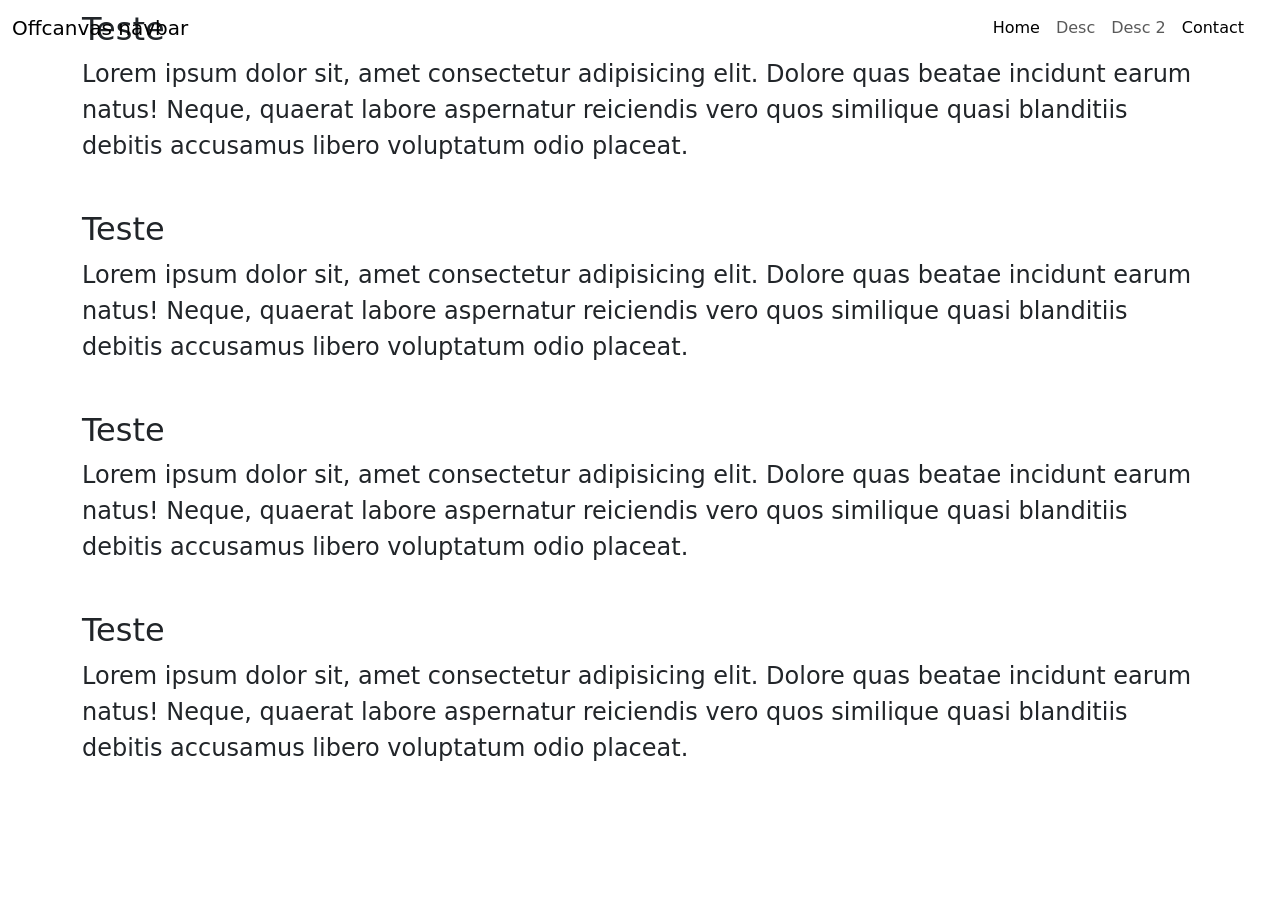
==== docs/index.html @ 3c8c1279 "version 1.0 (fix) : ajustando as pastas" ====
<!DOCTYPE html>
<html lang="pt-BR">
<head>
    <meta charset="UTF-8">
    <meta name="viewport" content="width=device-width, initial-scale=1.0">
    <title>Tde Front-End</title>
    <!-- Styles do código com CDN do Bootstrap -->
    <link rel="stylesheet" href="./style/style.css">
    <link href="https://cdn.jsdelivr.net/npm/bootstrap@5.3.8/dist/css/bootstrap.min.css" rel="stylesheet" integrity="sha384-sRIl4kxILFvY47J16cr9ZwB07vP4J8+LH7qKQnuqkuIAvNWLzeN8tE5YBujZqJLB" crossorigin="anonymous">
</head>
<body>
    <header>
        <nav class="navbar navbar-expand-lg fixed-top light-bg">
  <div class="container-fluid">
    <a class="navbar-brand" href="#">Offcanvas navbar</a>
    <button class="navbar-toggler" type="button" data-bs-toggle="offcanvas" data-bs-target="#offcanvasNavbar" aria-controls="offcanvasNavbar">
      <span class="navbar-toggler-icon"></span>
    </button>
    <div class="offcanvas offcanvas-end" tabindex="-1" id="offcanvasNavbar" aria-labelledby="offcanvasNavbarLabel">
      <div class="offcanvas-header">
        <h5 class="offcanvas-title" id="offcanvasNavbarLabel">Offcanvas</h5>
        <button type="button" class="btn-close" data-bs-dismiss="offcanvas" aria-label="Close"></button>
      </div>
      <div class="offcanvas-body">
        <ul class="navbar-nav justify-content-end flex-grow-1 pe-3">
          <li class="nav-item">
            <a class="nav-link active" aria-current="page" href="#">Home</a>
          </li>
          <li class="nav-item">
            <a class="nav-link" href="#">Desc</a>
          </li>
          <li class="nav-item">
            <a class="nav-link" href="#">Desc 2</a>
          </li>
          <li class="nav-item">
            <a class="nav-link active" aria-current="page" href="#">Contact</a>
          </li>
        </ul>
      </div>
    </div>
  </div>
</nav>
    </header>

    <main class="container">
        <section class="content">
            <h2>Teste</h2>
            <p>Lorem ipsum dolor sit, amet consectetur adipisicing elit. Dolore quas beatae incidunt earum natus! Neque, quaerat labore aspernatur reiciendis vero quos similique quasi blanditiis debitis accusamus libero voluptatum odio placeat.</p>
        </section>

        <section class="content">
            <h2>Teste</h2>
            <p>Lorem ipsum dolor sit, amet consectetur adipisicing elit. Dolore quas beatae incidunt earum natus! Neque, quaerat labore aspernatur reiciendis vero quos similique quasi blanditiis debitis accusamus libero voluptatum odio placeat.</p>
        </section>

        <section class="content">
            <h2>Teste</h2>
            <p>Lorem ipsum dolor sit, amet consectetur adipisicing elit. Dolore quas beatae incidunt earum natus! Neque, quaerat labore aspernatur reiciendis vero quos similique quasi blanditiis debitis accusamus libero voluptatum odio placeat.</p>
        </section>

        <section class="content">
            <h2>Teste</h2>
            <p>Lorem ipsum dolor sit, amet consectetur adipisicing elit. Dolore quas beatae incidunt earum natus! Neque, quaerat labore aspernatur reiciendis vero quos similique quasi blanditiis debitis accusamus libero voluptatum odio placeat.</p>
        </section>
    </main>

    <footer>

    </footer>
    <!-- Bootstrap Javascript -->
    <script src="https://cdn.jsdelivr.net/npm/@popperjs/core@2.11.8/dist/umd/popper.min.js" integrity="sha384-I7E8VVD/ismYTF4hNIPjVp/Zjvgyol6VFvRkX/vR+Vc4jQkC+hVqc2pM8ODewa9r" crossorigin="anonymous"></script>
    <script src="https://cdn.jsdelivr.net/npm/bootstrap@5.3.8/dist/js/bootstrap.min.js" integrity="sha384-G/EV+4j2dNv+tEPo3++6LCgdCROaejBqfUeNjuKAiuXbjrxilcCdDz6ZAVfHWe1Y" crossorigin="anonymous"></script>
</body>
</html>
---- docs/style/style.css ----
* { 
    margin: 0;
    padding: 0; 
}

body{
    margin: 5px;
    font-family: Arial, Helvetica, sans-serif;
}

@media (min-width: 768px) {
    .header {
        flex-direction: column;
    }
}


main{
    font-size: 1.5em;
    display: flex;
    flex-direction: column;
    gap: 30px;
    padding: 10px 15px;
    align-items: center;
}
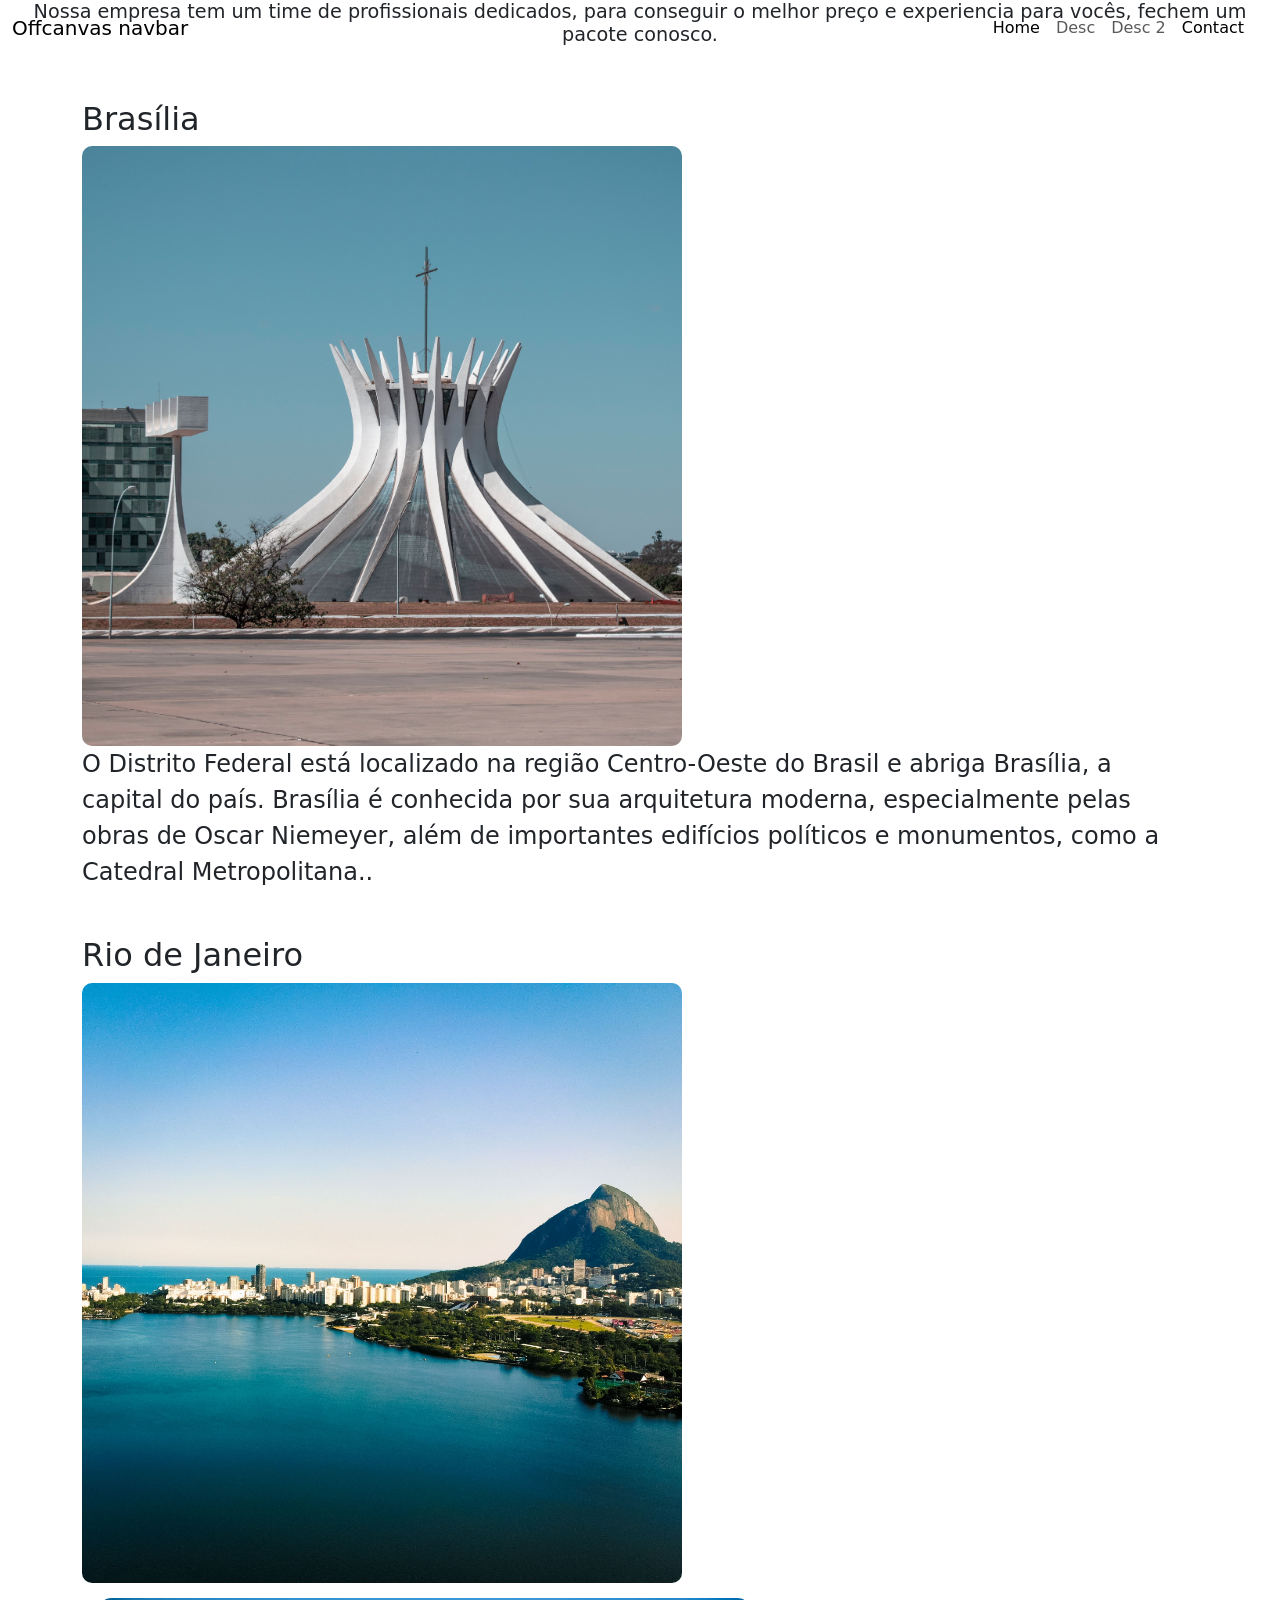
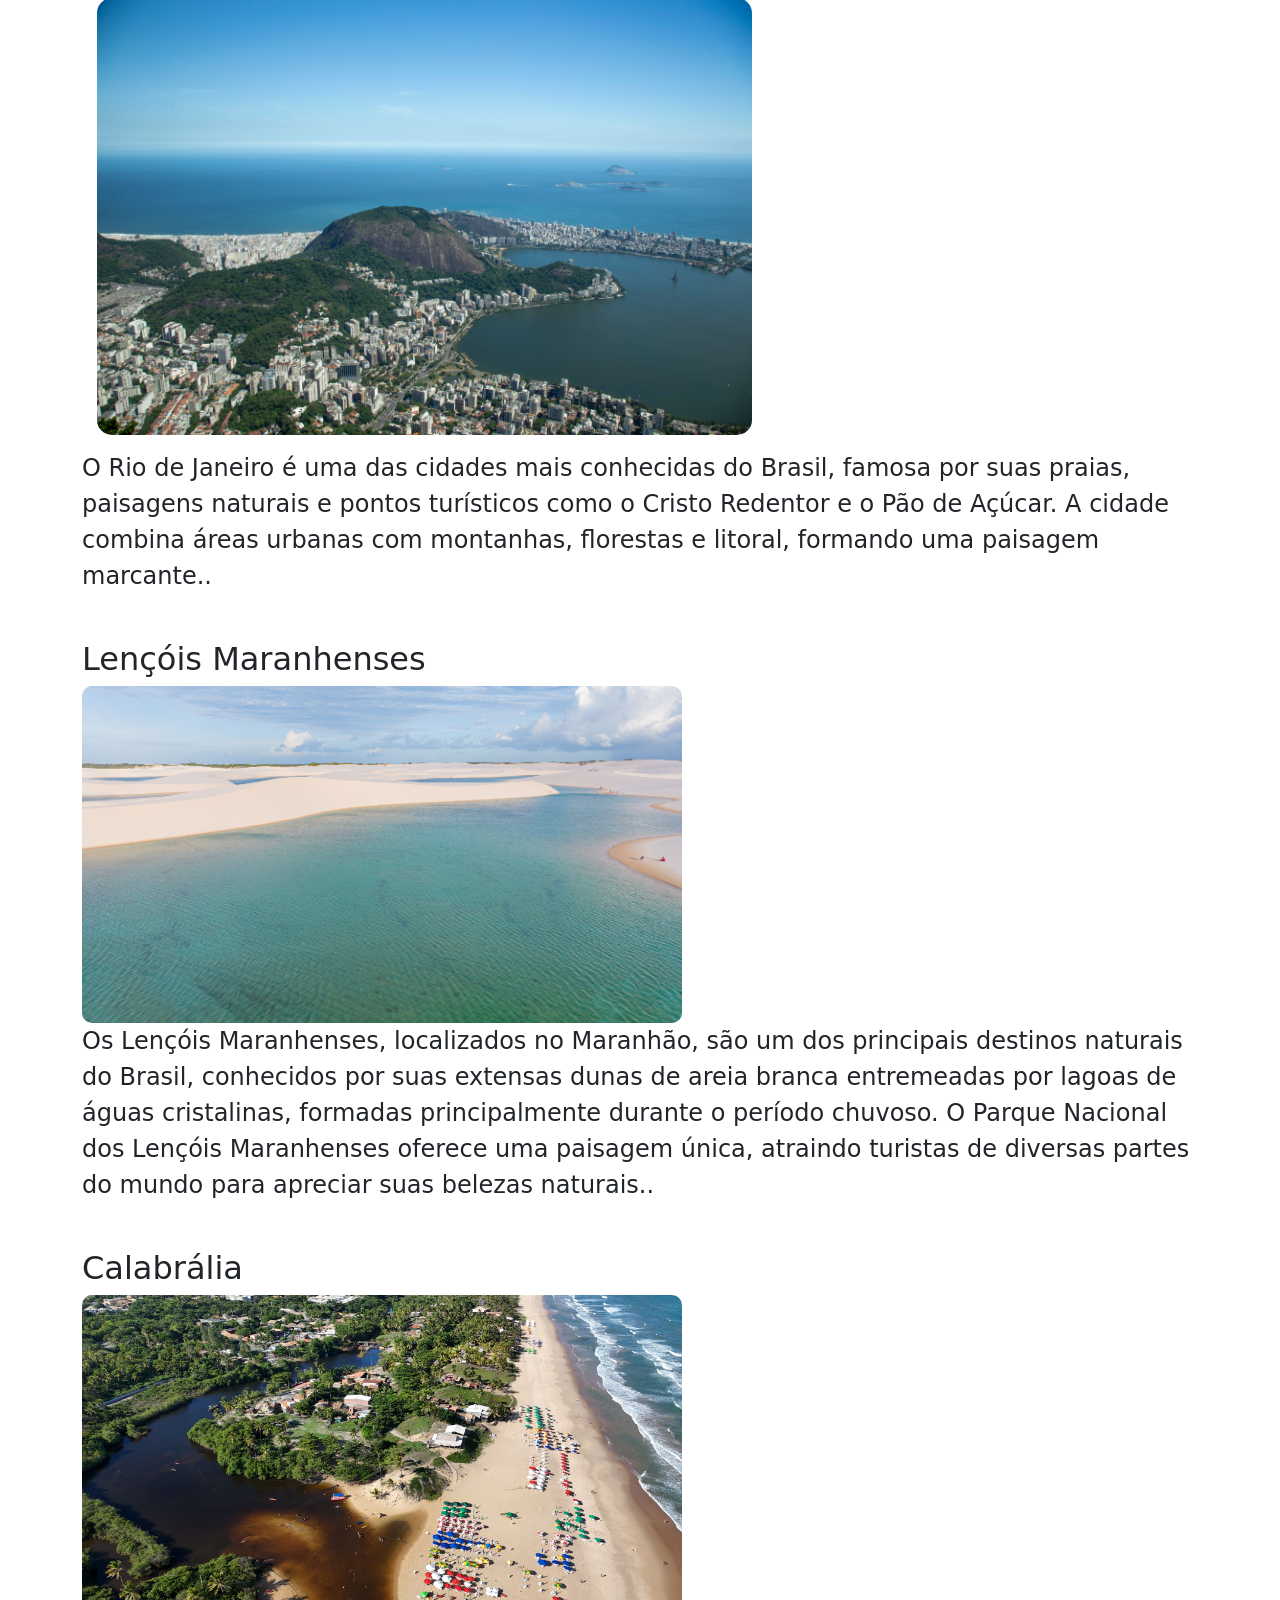
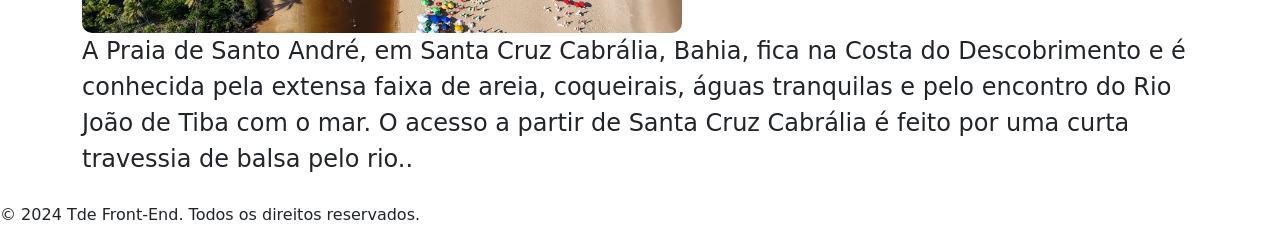
==== commit 5e9d02b9: "algumas mudancas basicas" ====
--- a/docs/index.html
+++ b/docs/index.html
@@ -10,6 +10,8 @@
 </head>
 <body>
     <header>
+      <h1> Nossa empresa tem um time de profissionais dedicados, para conseguir o melhor preço e experiencia para vocês, fechem um pacote conosco.</h1>
+      <img>   </img>
         <nav class="navbar navbar-expand-lg fixed-top light-bg">
   <div class="container-fluid">
     <a class="navbar-brand" href="#">Offcanvas navbar</a>
@@ -44,28 +46,34 @@
 
     <main class="container">
         <section class="content">
-            <h2>Teste</h2>
-            <p>Lorem ipsum dolor sit, amet consectetur adipisicing elit. Dolore quas beatae incidunt earum natus! Neque, quaerat labore aspernatur reiciendis vero quos similique quasi blanditiis debitis accusamus libero voluptatum odio placeat.</p>
+            <h2>Brasília</h2>
+            <img src="./img/Brasília.jpg" alt="Brasília" class="img_trips">
+            <p>O Distrito Federal está localizado na região Centro-Oeste do Brasil e abriga Brasília, a capital do país. Brasília é conhecida por sua arquitetura moderna, especialmente pelas obras de Oscar Niemeyer, além de importantes edifícios políticos e monumentos, como a Catedral Metropolitana..</p>
         </section>
 
         <section class="content">
-            <h2>Teste</h2>
-            <p>Lorem ipsum dolor sit, amet consectetur adipisicing elit. Dolore quas beatae incidunt earum natus! Neque, quaerat labore aspernatur reiciendis vero quos similique quasi blanditiis debitis accusamus libero voluptatum odio placeat.</p>
+            <h2>Rio de Janeiro</h2>
+            <img src="./img/Rio de Janeiro.jpg" alt="Rio de Janeiro" class="img_trips">
+            <img src="./img/RJ de outro angulo.jpg" alt="" alt="rj" class="img_2">
+            <p> O Rio de Janeiro é uma das cidades mais conhecidas do Brasil, famosa por suas praias, paisagens naturais e pontos turísticos como o Cristo Redentor e o Pão de Açúcar. A cidade combina áreas urbanas com montanhas, florestas e litoral, formando uma paisagem marcante..</p>
         </section>
 
         <section class="content">
-            <h2>Teste</h2>
-            <p>Lorem ipsum dolor sit, amet consectetur adipisicing elit. Dolore quas beatae incidunt earum natus! Neque, quaerat labore aspernatur reiciendis vero quos similique quasi blanditiis debitis accusamus libero voluptatum odio placeat.</p>
+            <h2>Lençóis Maranhenses</h2>
+            <img src="./img/Lençóis Maranhenses.jpg" alt="Lençóis Maranhenses" class="img_trips">
+            
+            <p> Os Lençóis Maranhenses, localizados no Maranhão, são um dos principais destinos naturais do Brasil, conhecidos por suas extensas dunas de areia branca entremeadas por lagoas de águas cristalinas, formadas principalmente durante o período chuvoso. O Parque Nacional dos Lençóis Maranhenses oferece uma paisagem única, atraindo turistas de diversas partes do mundo para apreciar suas belezas naturais..</p>
         </section>
 
         <section class="content">
-            <h2>Teste</h2>
-            <p>Lorem ipsum dolor sit, amet consectetur adipisicing elit. Dolore quas beatae incidunt earum natus! Neque, quaerat labore aspernatur reiciendis vero quos similique quasi blanditiis debitis accusamus libero voluptatum odio placeat.</p>
+            <h2>Calabrália</h2>
+            <img src="./img/calabrália_bahia.jpg" alt="Calabrália" class="img_trips">
+            <p>A Praia de Santo André, em Santa Cruz Cabrália, Bahia, fica na Costa do Descobrimento e é conhecida pela extensa faixa de areia, coqueirais, águas tranquilas e pelo encontro do Rio João de Tiba com o mar. O acesso a partir de Santa Cruz Cabrália é feito por uma curta travessia de balsa pelo rio..</p>
         </section>
     </main>
 
     <footer>
-
+      <p>© 2024 Tde Front-End. Todos os direitos reservados.</p>
     </footer>
     <!-- Bootstrap Javascript -->
     <script src="https://cdn.jsdelivr.net/npm/@popperjs/core@2.11.8/dist/umd/popper.min.js" integrity="sha384-I7E8VVD/ismYTF4hNIPjVp/Zjvgyol6VFvRkX/vR+Vc4jQkC+hVqc2pM8ODewa9r" crossorigin="anonymous"></script>
--- a/docs/style/style.css
+++ b/docs/style/style.css
@@ -24,4 +24,26 @@
     gap: 30px;
     padding: 10px 15px;
     align-items: center;
-}+}
+
+.img_trips{
+    width: 100%;
+    max-width: 600px;
+    height: auto;
+    border-radius: 10px;
+}
+
+
+header h1 {
+    font-size: 1.2em;
+    text-align: center;
+    margin-bottom: 20px;
+}
+
+.img_2{
+    width: 100%;
+    max-width: 685px;
+    height: auto;
+    border-radius: 30px;
+    padding: 15px;
+}
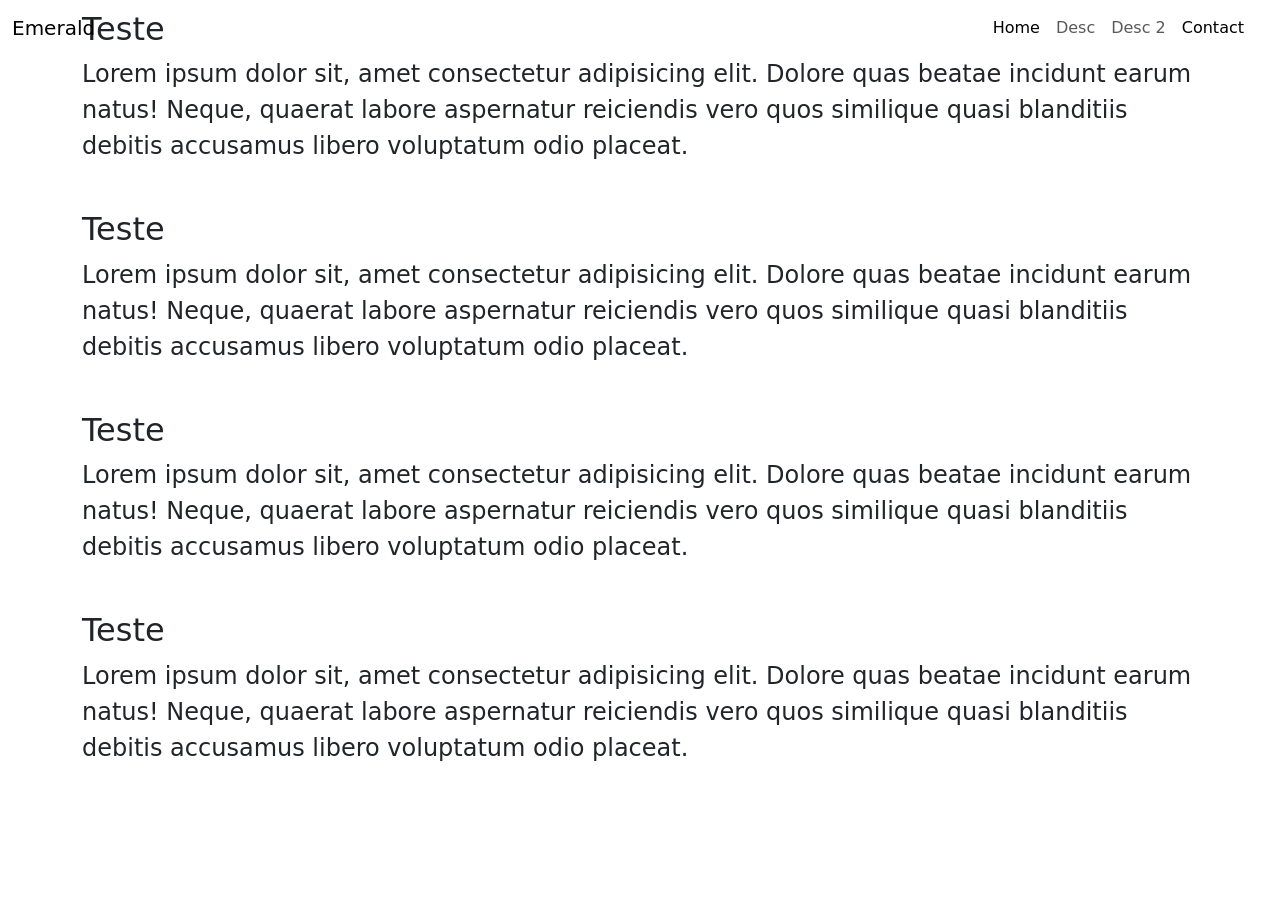
==== commit 0fb67571: "version 1.0 (fix) : ajustando as pastas" ====
--- a/docs/index.html
+++ b/docs/index.html
@@ -10,11 +10,9 @@
 </head>
 <body>
     <header>
-      <h1> Nossa empresa tem um time de profissionais dedicados, para conseguir o melhor preço e experiencia para vocês, fechem um pacote conosco.</h1>
-      <img>   </img>
         <nav class="navbar navbar-expand-lg fixed-top light-bg">
   <div class="container-fluid">
-    <a class="navbar-brand" href="#">Offcanvas navbar</a>
+    <a class="navbar-brand" href="#">Emerald</a>
     <button class="navbar-toggler" type="button" data-bs-toggle="offcanvas" data-bs-target="#offcanvasNavbar" aria-controls="offcanvasNavbar">
       <span class="navbar-toggler-icon"></span>
     </button>
@@ -46,34 +44,28 @@
 
     <main class="container">
         <section class="content">
-            <h2>Brasília</h2>
-            <img src="./img/Brasília.jpg" alt="Brasília" class="img_trips">
-            <p>O Distrito Federal está localizado na região Centro-Oeste do Brasil e abriga Brasília, a capital do país. Brasília é conhecida por sua arquitetura moderna, especialmente pelas obras de Oscar Niemeyer, além de importantes edifícios políticos e monumentos, como a Catedral Metropolitana..</p>
+            <h2>Teste</h2>
+            <p>Lorem ipsum dolor sit, amet consectetur adipisicing elit. Dolore quas beatae incidunt earum natus! Neque, quaerat labore aspernatur reiciendis vero quos similique quasi blanditiis debitis accusamus libero voluptatum odio placeat.</p>
         </section>
 
         <section class="content">
-            <h2>Rio de Janeiro</h2>
-            <img src="./img/Rio de Janeiro.jpg" alt="Rio de Janeiro" class="img_trips">
-            <img src="./img/RJ de outro angulo.jpg" alt="" alt="rj" class="img_2">
-            <p> O Rio de Janeiro é uma das cidades mais conhecidas do Brasil, famosa por suas praias, paisagens naturais e pontos turísticos como o Cristo Redentor e o Pão de Açúcar. A cidade combina áreas urbanas com montanhas, florestas e litoral, formando uma paisagem marcante..</p>
+            <h2>Teste</h2>
+            <p>Lorem ipsum dolor sit, amet consectetur adipisicing elit. Dolore quas beatae incidunt earum natus! Neque, quaerat labore aspernatur reiciendis vero quos similique quasi blanditiis debitis accusamus libero voluptatum odio placeat.</p>
         </section>
 
         <section class="content">
-            <h2>Lençóis Maranhenses</h2>
-            <img src="./img/Lençóis Maranhenses.jpg" alt="Lençóis Maranhenses" class="img_trips">
-            
-            <p> Os Lençóis Maranhenses, localizados no Maranhão, são um dos principais destinos naturais do Brasil, conhecidos por suas extensas dunas de areia branca entremeadas por lagoas de águas cristalinas, formadas principalmente durante o período chuvoso. O Parque Nacional dos Lençóis Maranhenses oferece uma paisagem única, atraindo turistas de diversas partes do mundo para apreciar suas belezas naturais..</p>
+            <h2>Teste</h2>
+            <p>Lorem ipsum dolor sit, amet consectetur adipisicing elit. Dolore quas beatae incidunt earum natus! Neque, quaerat labore aspernatur reiciendis vero quos similique quasi blanditiis debitis accusamus libero voluptatum odio placeat.</p>
         </section>
 
         <section class="content">
-            <h2>Calabrália</h2>
-            <img src="./img/calabrália_bahia.jpg" alt="Calabrália" class="img_trips">
-            <p>A Praia de Santo André, em Santa Cruz Cabrália, Bahia, fica na Costa do Descobrimento e é conhecida pela extensa faixa de areia, coqueirais, águas tranquilas e pelo encontro do Rio João de Tiba com o mar. O acesso a partir de Santa Cruz Cabrália é feito por uma curta travessia de balsa pelo rio..</p>
+            <h2>Teste</h2>
+            <p>Lorem ipsum dolor sit, amet consectetur adipisicing elit. Dolore quas beatae incidunt earum natus! Neque, quaerat labore aspernatur reiciendis vero quos similique quasi blanditiis debitis accusamus libero voluptatum odio placeat.</p>
         </section>
     </main>
 
     <footer>
-      <p>© 2024 Tde Front-End. Todos os direitos reservados.</p>
+
     </footer>
     <!-- Bootstrap Javascript -->
     <script src="https://cdn.jsdelivr.net/npm/@popperjs/core@2.11.8/dist/umd/popper.min.js" integrity="sha384-I7E8VVD/ismYTF4hNIPjVp/Zjvgyol6VFvRkX/vR+Vc4jQkC+hVqc2pM8ODewa9r" crossorigin="anonymous"></script>
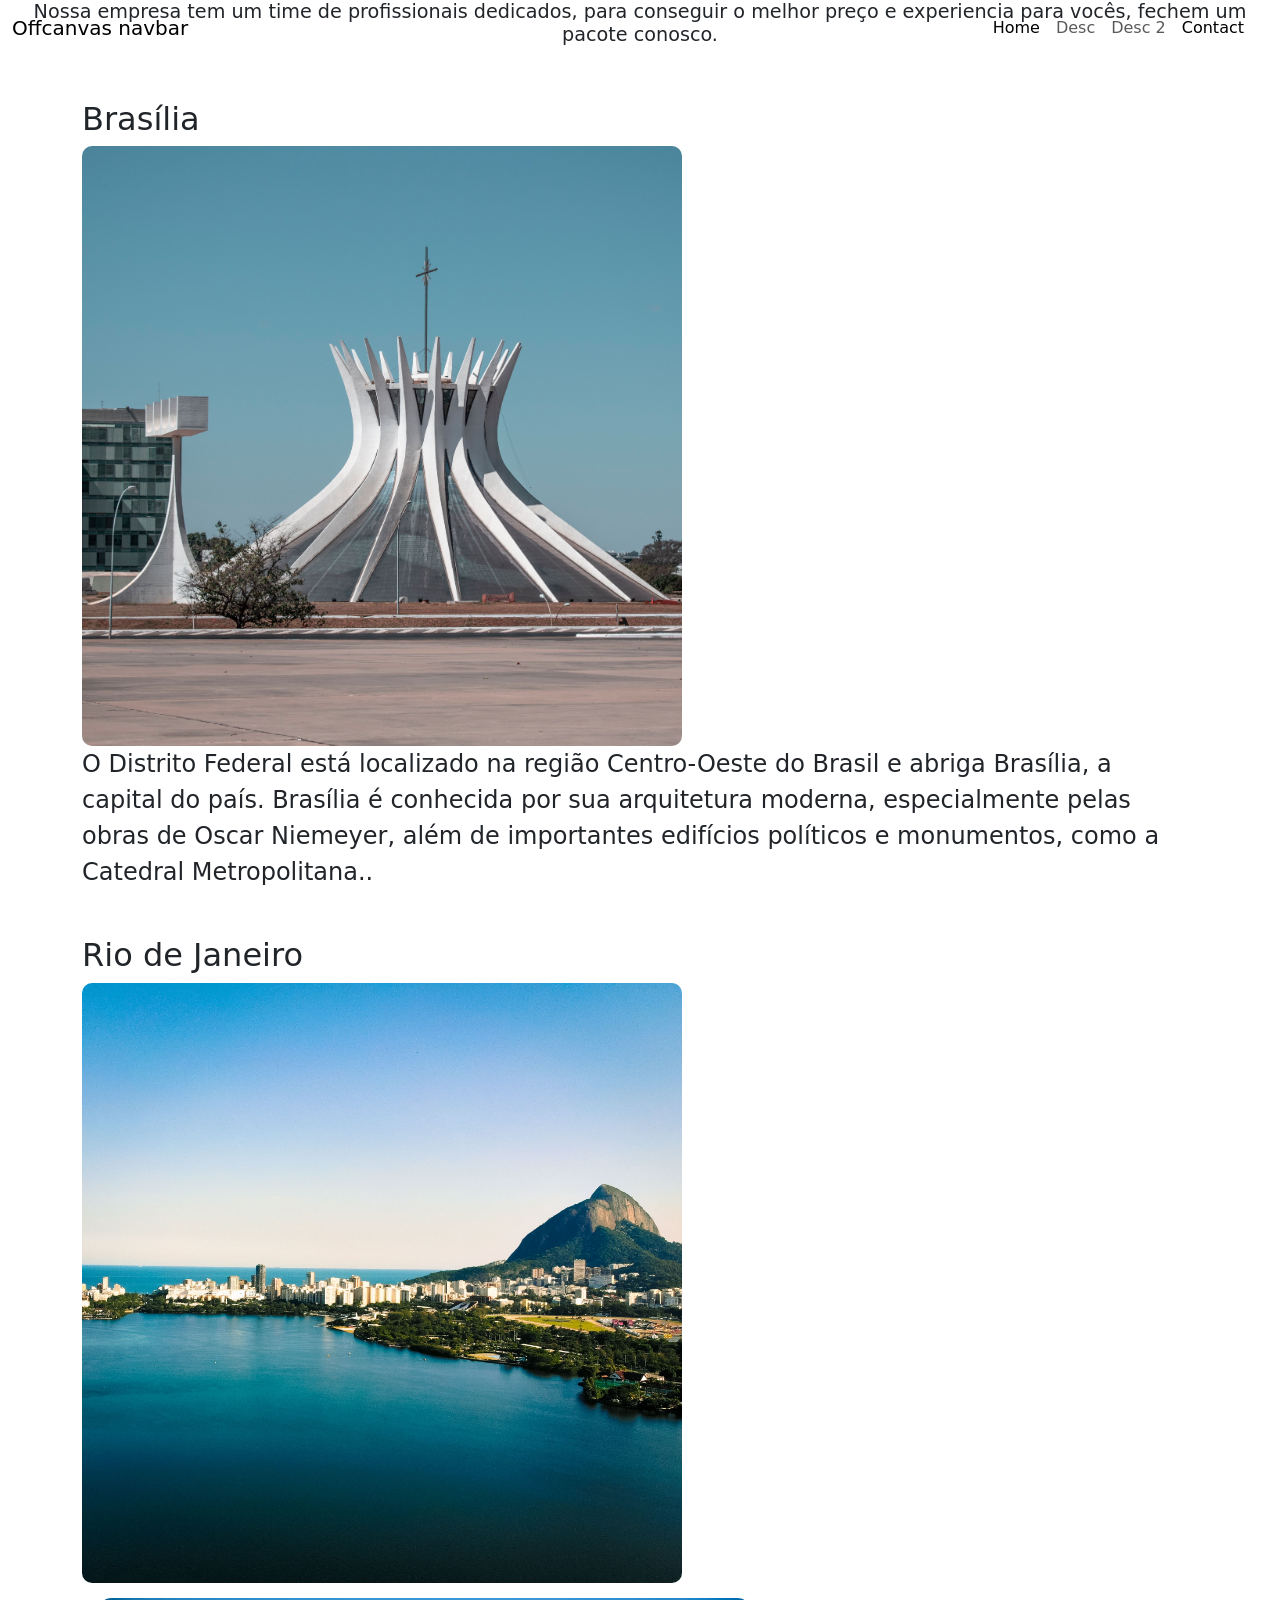
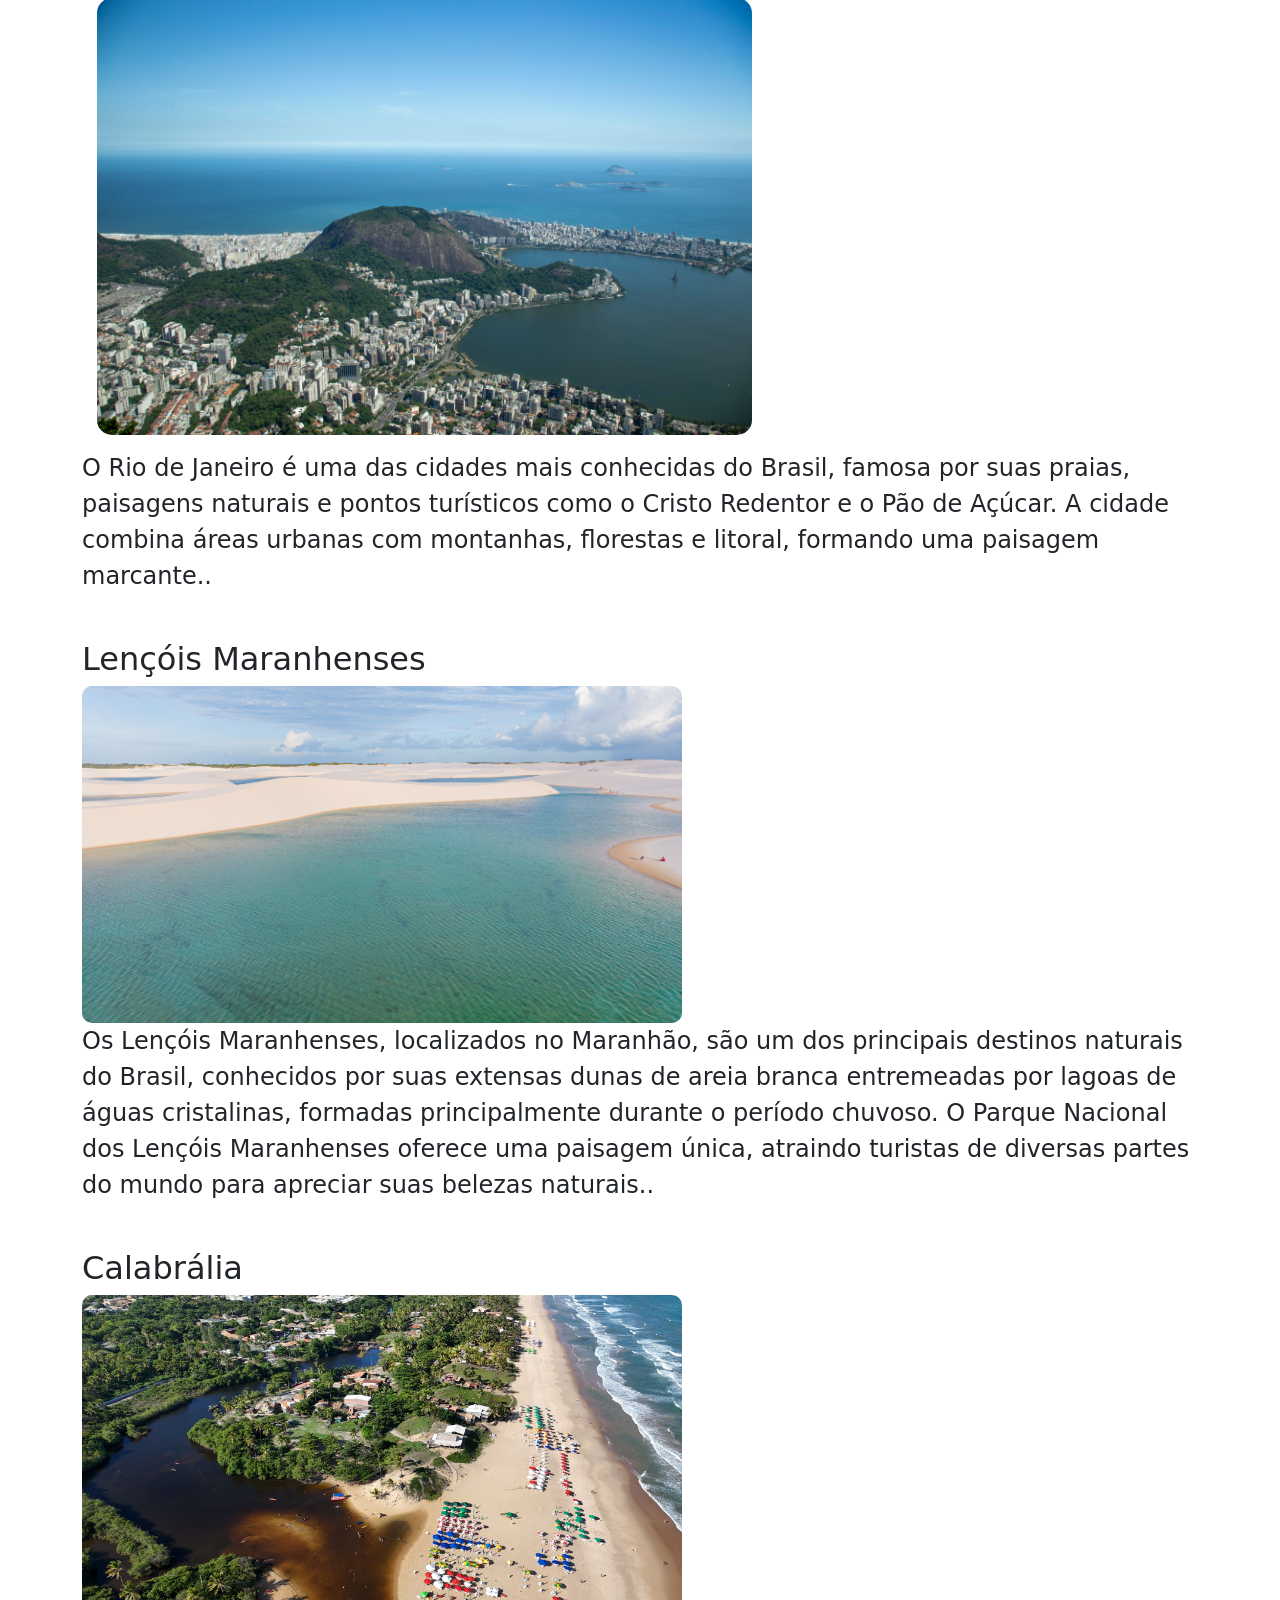
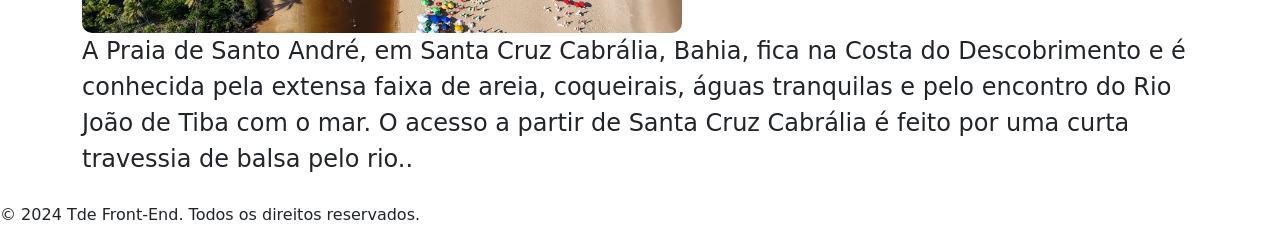
==== commit 87edd4f2: "version 1.0 (fix) : ajustando as pastas" ====
--- a/docs/index.html
+++ b/docs/index.html
@@ -10,9 +10,11 @@
 </head>
 <body>
     <header>
+      <h1> Nossa empresa tem um time de profissionais dedicados, para conseguir o melhor preço e experiencia para vocês, fechem um pacote conosco.</h1>
+      <img>   </img>
         <nav class="navbar navbar-expand-lg fixed-top light-bg">
   <div class="container-fluid">
-    <a class="navbar-brand" href="#">Emerald</a>
+    <a class="navbar-brand" href="#">Offcanvas navbar</a>
     <button class="navbar-toggler" type="button" data-bs-toggle="offcanvas" data-bs-target="#offcanvasNavbar" aria-controls="offcanvasNavbar">
       <span class="navbar-toggler-icon"></span>
     </button>
@@ -44,28 +46,34 @@
 
     <main class="container">
         <section class="content">
-            <h2>Teste</h2>
-            <p>Lorem ipsum dolor sit, amet consectetur adipisicing elit. Dolore quas beatae incidunt earum natus! Neque, quaerat labore aspernatur reiciendis vero quos similique quasi blanditiis debitis accusamus libero voluptatum odio placeat.</p>
+            <h2>Brasília</h2>
+            <img src="./img/Brasília.jpg" alt="Brasília" class="img_trips">
+            <p>O Distrito Federal está localizado na região Centro-Oeste do Brasil e abriga Brasília, a capital do país. Brasília é conhecida por sua arquitetura moderna, especialmente pelas obras de Oscar Niemeyer, além de importantes edifícios políticos e monumentos, como a Catedral Metropolitana..</p>
         </section>
 
         <section class="content">
-            <h2>Teste</h2>
-            <p>Lorem ipsum dolor sit, amet consectetur adipisicing elit. Dolore quas beatae incidunt earum natus! Neque, quaerat labore aspernatur reiciendis vero quos similique quasi blanditiis debitis accusamus libero voluptatum odio placeat.</p>
+            <h2>Rio de Janeiro</h2>
+            <img src="./img/Rio de Janeiro.jpg" alt="Rio de Janeiro" class="img_trips">
+            <img src="./img/RJ de outro angulo.jpg" alt="" alt="rj" class="img_2">
+            <p> O Rio de Janeiro é uma das cidades mais conhecidas do Brasil, famosa por suas praias, paisagens naturais e pontos turísticos como o Cristo Redentor e o Pão de Açúcar. A cidade combina áreas urbanas com montanhas, florestas e litoral, formando uma paisagem marcante..</p>
         </section>
 
         <section class="content">
-            <h2>Teste</h2>
-            <p>Lorem ipsum dolor sit, amet consectetur adipisicing elit. Dolore quas beatae incidunt earum natus! Neque, quaerat labore aspernatur reiciendis vero quos similique quasi blanditiis debitis accusamus libero voluptatum odio placeat.</p>
+            <h2>Lençóis Maranhenses</h2>
+            <img src="./img/Lençóis Maranhenses.jpg" alt="Lençóis Maranhenses" class="img_trips">
+            
+            <p> Os Lençóis Maranhenses, localizados no Maranhão, são um dos principais destinos naturais do Brasil, conhecidos por suas extensas dunas de areia branca entremeadas por lagoas de águas cristalinas, formadas principalmente durante o período chuvoso. O Parque Nacional dos Lençóis Maranhenses oferece uma paisagem única, atraindo turistas de diversas partes do mundo para apreciar suas belezas naturais..</p>
         </section>
 
         <section class="content">
-            <h2>Teste</h2>
-            <p>Lorem ipsum dolor sit, amet consectetur adipisicing elit. Dolore quas beatae incidunt earum natus! Neque, quaerat labore aspernatur reiciendis vero quos similique quasi blanditiis debitis accusamus libero voluptatum odio placeat.</p>
+            <h2>Calabrália</h2>
+            <img src="./img/calabrália_bahia.jpg" alt="Calabrália" class="img_trips">
+            <p>A Praia de Santo André, em Santa Cruz Cabrália, Bahia, fica na Costa do Descobrimento e é conhecida pela extensa faixa de areia, coqueirais, águas tranquilas e pelo encontro do Rio João de Tiba com o mar. O acesso a partir de Santa Cruz Cabrália é feito por uma curta travessia de balsa pelo rio..</p>
         </section>
     </main>
 
     <footer>
-
+      <p>© 2024 Tde Front-End. Todos os direitos reservados.</p>
     </footer>
     <!-- Bootstrap Javascript -->
     <script src="https://cdn.jsdelivr.net/npm/@popperjs/core@2.11.8/dist/umd/popper.min.js" integrity="sha384-I7E8VVD/ismYTF4hNIPjVp/Zjvgyol6VFvRkX/vR+Vc4jQkC+hVqc2pM8ODewa9r" crossorigin="anonymous"></script>
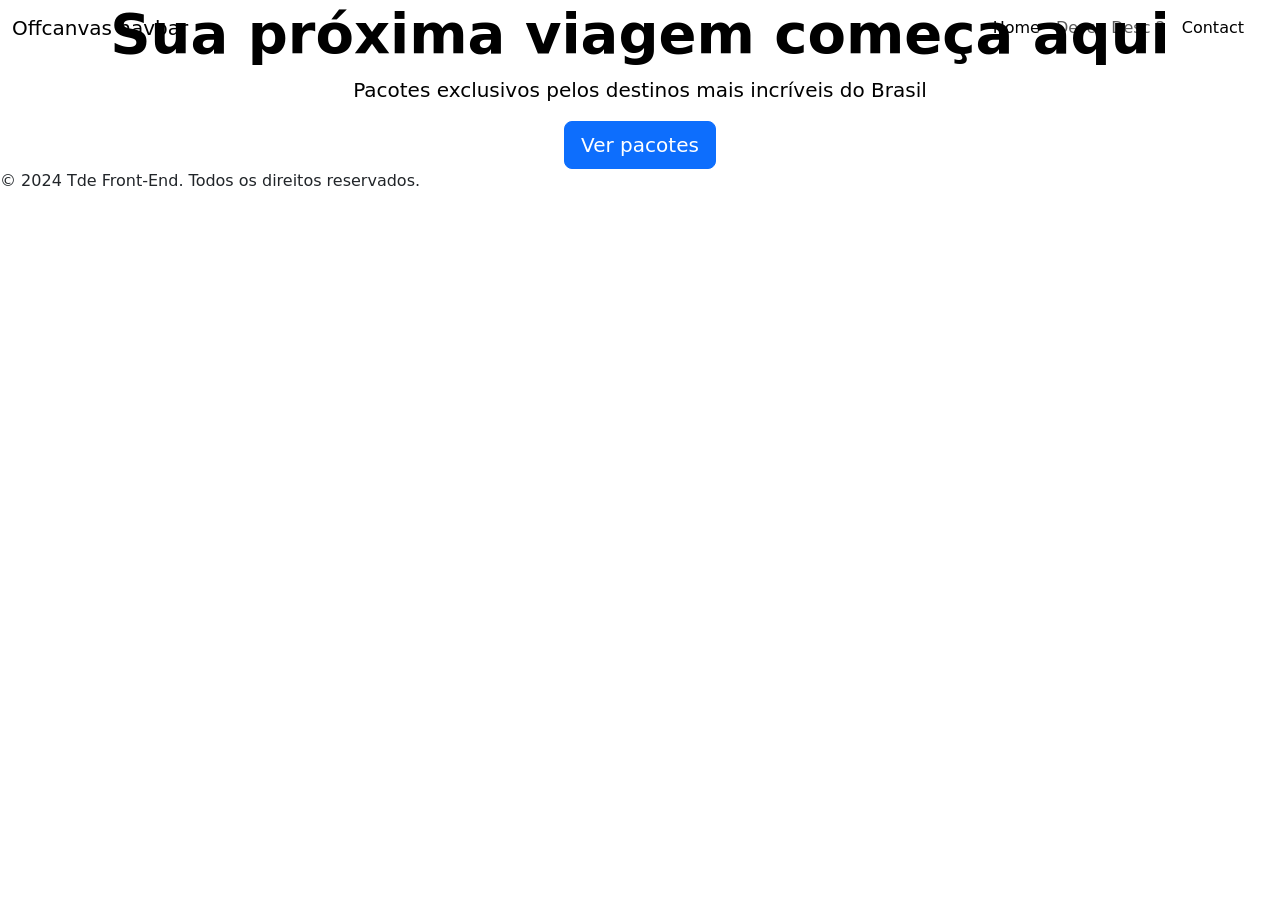
==== commit 782bdf00: "feat : atualizando a página inicial" ====
--- a/docs/index.html
+++ b/docs/index.html
@@ -10,70 +10,50 @@
 </head>
 <body>
     <header>
-      <h1> Nossa empresa tem um time de profissionais dedicados, para conseguir o melhor preço e experiencia para vocês, fechem um pacote conosco.</h1>
-      <img>   </img>
-        <nav class="navbar navbar-expand-lg fixed-top light-bg">
-  <div class="container-fluid">
-    <a class="navbar-brand" href="#">Offcanvas navbar</a>
-    <button class="navbar-toggler" type="button" data-bs-toggle="offcanvas" data-bs-target="#offcanvasNavbar" aria-controls="offcanvasNavbar">
-      <span class="navbar-toggler-icon"></span>
-    </button>
-    <div class="offcanvas offcanvas-end" tabindex="-1" id="offcanvasNavbar" aria-labelledby="offcanvasNavbarLabel">
-      <div class="offcanvas-header">
-        <h5 class="offcanvas-title" id="offcanvasNavbarLabel">Offcanvas</h5>
-        <button type="button" class="btn-close" data-bs-dismiss="offcanvas" aria-label="Close"></button>
-      </div>
-      <div class="offcanvas-body">
-        <ul class="navbar-nav justify-content-end flex-grow-1 pe-3">
-          <li class="nav-item">
-            <a class="nav-link active" aria-current="page" href="#">Home</a>
-          </li>
-          <li class="nav-item">
-            <a class="nav-link" href="#">Desc</a>
-          </li>
-          <li class="nav-item">
-            <a class="nav-link" href="#">Desc 2</a>
-          </li>
-          <li class="nav-item">
-            <a class="nav-link active" aria-current="page" href="#">Contact</a>
-          </li>
-        </ul>
-      </div>
+      <nav class="navbar navbar-expand-lg fixed-top light-bg">
+        <div class="container-fluid">
+          <a class="navbar-brand" href="#">Offcanvas navbar</a>
+          <button class="navbar-toggler" type="button" data-bs-toggle="offcanvas" data-bs-target="#offcanvasNavbar" aria-controls="offcanvasNavbar">
+            <span class="navbar-toggler-icon"></span>
+          </button>
+          <div class="offcanvas offcanvas-end" tabindex="-1" id="offcanvasNavbar" aria-labelledby="offcanvasNavbarLabel">
+            <div class="offcanvas-header">
+              <h5 class="offcanvas-title" id="offcanvasNavbarLabel">Offcanvas</h5>
+              <button type="button" class="btn-close" data-bs-dismiss="offcanvas" aria-label="Close"></button>
+            </div>
+            <div class="offcanvas-body">
+              <ul class="navbar-nav justify-content-end flex-grow-1 pe-3">
+                <li class="nav-item">
+                  <a class="nav-link active" aria-current="page" href="#">Home</a>
+                </li>
+                <li class="nav-item">
+                  <a class="nav-link" href="#">Desc</a>
+                </li>
+                <li class="nav-item">
+                  <a class="nav-link" href="#">Desc 2</a>
+                </li>
+                <li class="nav-item">
+                  <a class="nav-link active" aria-current="page" href="#">Contact</a>
+                </li>
+              </ul>
+            </div>
+          </div>
+        </div>
+    </nav>
+  </header>
+
+  <section class="hero d-flex align-items-center text-center text-black">
+    <div class="container">
+      <h1 class="display-4 fw-bold">Sua próxima viagem começa aqui</h1>
+      <p class="lead">Pacotes exclusivos pelos destinos mais incríveis do Brasil</p>
+      <a href="#pacotes" class="btn btn-primary btn-lg">Ver pacotes</a>
     </div>
-  </div>
-</nav>
-    </header>
+  </section>
 
-    <main class="container">
-        <section class="content">
-            <h2>Brasília</h2>
-            <img src="./img/Brasília.jpg" alt="Brasília" class="img_trips">
-            <p>O Distrito Federal está localizado na região Centro-Oeste do Brasil e abriga Brasília, a capital do país. Brasília é conhecida por sua arquitetura moderna, especialmente pelas obras de Oscar Niemeyer, além de importantes edifícios políticos e monumentos, como a Catedral Metropolitana..</p>
-        </section>
-
-        <section class="content">
-            <h2>Rio de Janeiro</h2>
-            <img src="./img/Rio de Janeiro.jpg" alt="Rio de Janeiro" class="img_trips">
-            <img src="./img/RJ de outro angulo.jpg" alt="" alt="rj" class="img_2">
-            <p> O Rio de Janeiro é uma das cidades mais conhecidas do Brasil, famosa por suas praias, paisagens naturais e pontos turísticos como o Cristo Redentor e o Pão de Açúcar. A cidade combina áreas urbanas com montanhas, florestas e litoral, formando uma paisagem marcante..</p>
-        </section>
-
-        <section class="content">
-            <h2>Lençóis Maranhenses</h2>
-            <img src="./img/Lençóis Maranhenses.jpg" alt="Lençóis Maranhenses" class="img_trips">
-            
-            <p> Os Lençóis Maranhenses, localizados no Maranhão, são um dos principais destinos naturais do Brasil, conhecidos por suas extensas dunas de areia branca entremeadas por lagoas de águas cristalinas, formadas principalmente durante o período chuvoso. O Parque Nacional dos Lençóis Maranhenses oferece uma paisagem única, atraindo turistas de diversas partes do mundo para apreciar suas belezas naturais..</p>
-        </section>
-
-        <section class="content">
-            <h2>Calabrália</h2>
-            <img src="./img/calabrália_bahia.jpg" alt="Calabrália" class="img_trips">
-            <p>A Praia de Santo André, em Santa Cruz Cabrália, Bahia, fica na Costa do Descobrimento e é conhecida pela extensa faixa de areia, coqueirais, águas tranquilas e pelo encontro do Rio João de Tiba com o mar. O acesso a partir de Santa Cruz Cabrália é feito por uma curta travessia de balsa pelo rio..</p>
-        </section>
     </main>
 
     <footer>
-      <p>© 2024 Tde Front-End. Todos os direitos reservados.</p>
+      <p>&copy; 2024 Tde Front-End. Todos os direitos reservados.</p>
     </footer>
     <!-- Bootstrap Javascript -->
     <script src="https://cdn.jsdelivr.net/npm/@popperjs/core@2.11.8/dist/umd/popper.min.js" integrity="sha384-I7E8VVD/ismYTF4hNIPjVp/Zjvgyol6VFvRkX/vR+Vc4jQkC+hVqc2pM8ODewa9r" crossorigin="anonymous"></script>
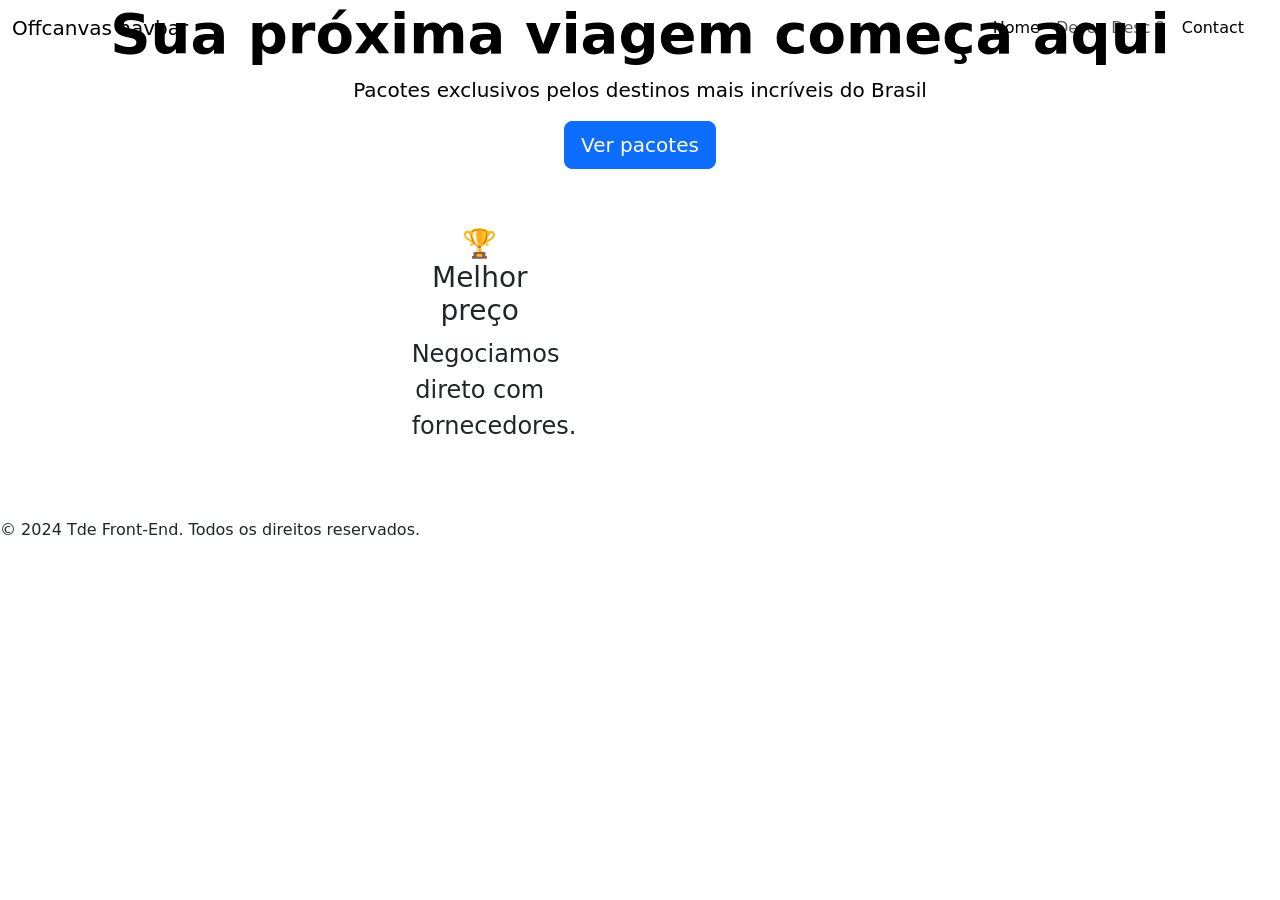
==== commit b43b2d42: "feat : adicionando conteudo a página inicial" ====
--- a/docs/index.html
+++ b/docs/index.html
@@ -50,6 +50,15 @@
     </div>
   </section>
 
+    <main>
+      <section class="py-5">
+        <div class="row text-center">
+          <div class="col-md-4">
+          <h3>🏆 Melhor preço</h3>
+          <p>Negociamos direto com fornecedores.</p>
+        </div>
+        </div>
+      </section>
     </main>
 
     <footer>
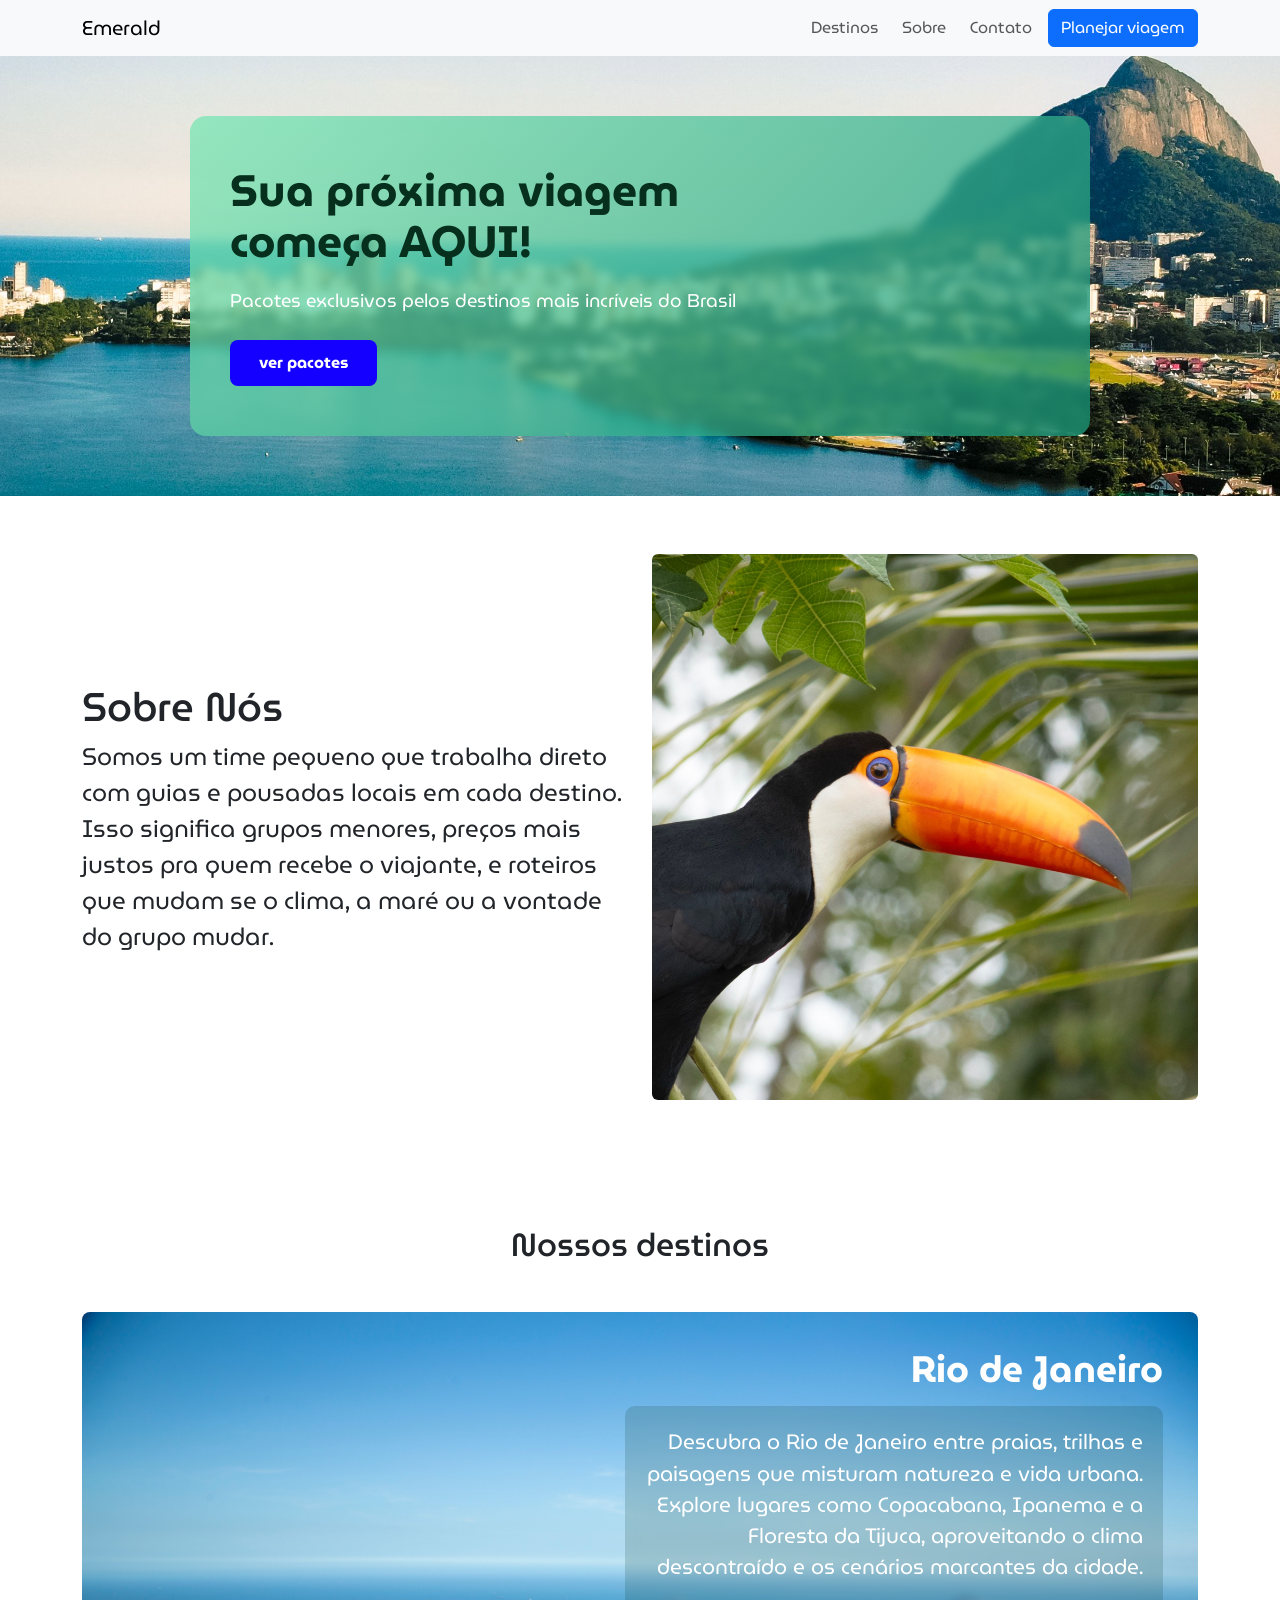
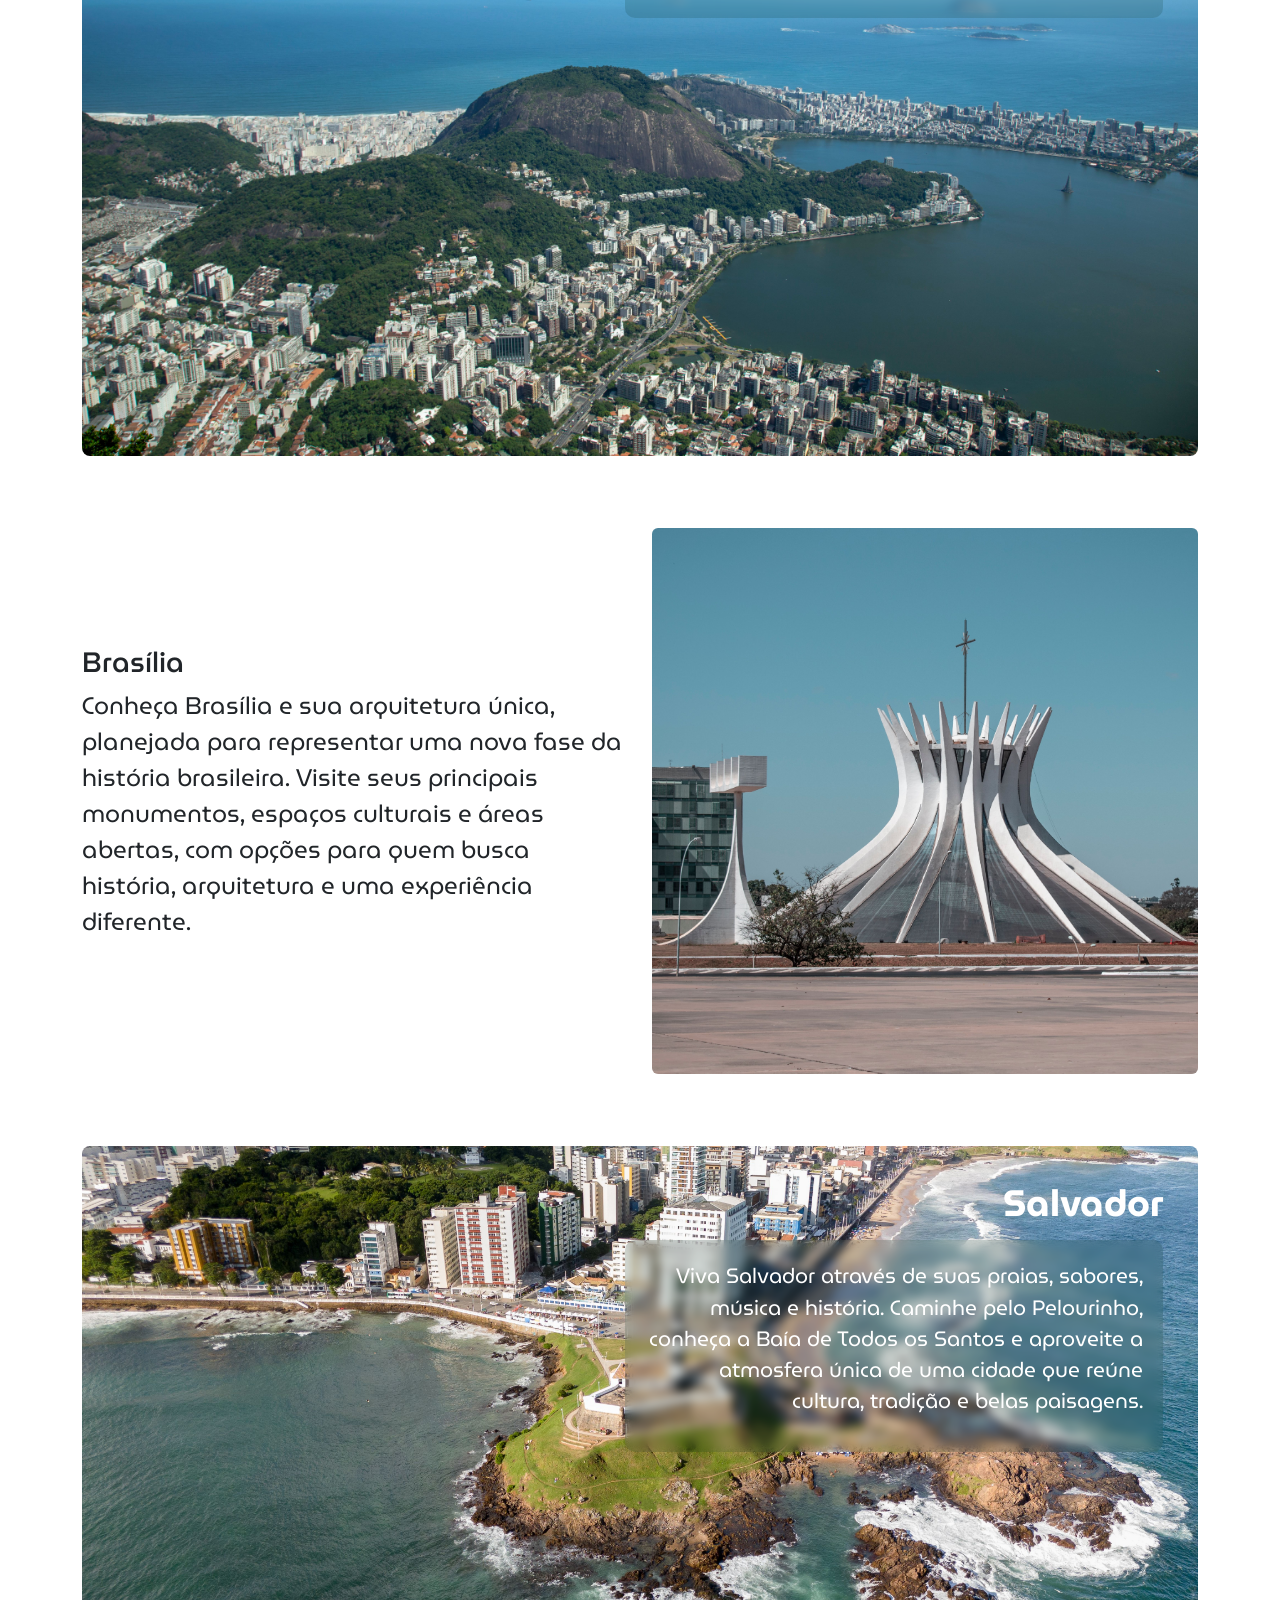
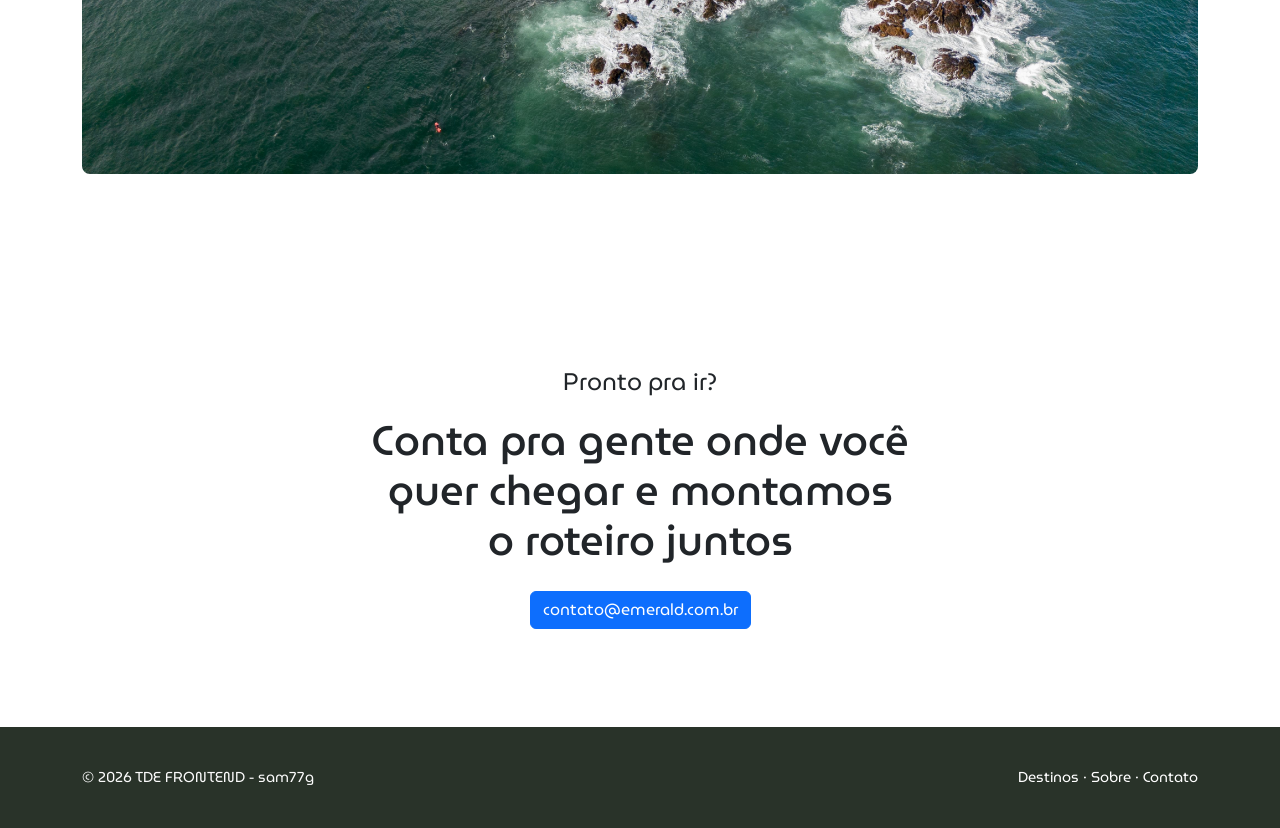
==== commit b6800550: "feat : criando a pasta /docs para o deploy" ====
--- a/docs/index.html
+++ b/docs/index.html
@@ -1,71 +1,165 @@
 <!DOCTYPE html>
 <html lang="pt-BR">
+
 <head>
-    <meta charset="UTF-8">
-    <meta name="viewport" content="width=device-width, initial-scale=1.0">
-    <title>Tde Front-End</title>
-    <!-- Styles do código com CDN do Bootstrap -->
-    <link rel="stylesheet" href="./style/style.css">
-    <link href="https://cdn.jsdelivr.net/npm/bootstrap@5.3.8/dist/css/bootstrap.min.css" rel="stylesheet" integrity="sha384-sRIl4kxILFvY47J16cr9ZwB07vP4J8+LH7qKQnuqkuIAvNWLzeN8tE5YBujZqJLB" crossorigin="anonymous">
+  <meta charset="UTF-8">
+  <meta name="viewport" content="width=device-width, initial-scale=1.0">
+  <title>Tde Front-End</title>
+  <!-- main css -->
+  <link rel="stylesheet" href="./style/style.css">
+  <!-- Styles from Bootstrap -->
+  <link rel="stylesheet" href="https://cdn.jsdelivr.net/npm/bootstrap-icons@1.13.1/font/bootstrap-icons.min.css">
+  <link href="https://cdn.jsdelivr.net/npm/bootstrap@5.3.8/dist/css/bootstrap.min.css" rel="stylesheet"
+    integrity="sha384-sRIl4kxILFvY47J16cr9ZwB07vP4J8+LH7qKQnuqkuIAvNWLzeN8tE5YBujZqJLB" crossorigin="anonymous">
 </head>
+
 <body>
-    <header>
-      <nav class="navbar navbar-expand-lg fixed-top light-bg">
-        <div class="container-fluid">
-          <a class="navbar-brand" href="#">Offcanvas navbar</a>
-          <button class="navbar-toggler" type="button" data-bs-toggle="offcanvas" data-bs-target="#offcanvasNavbar" aria-controls="offcanvasNavbar">
-            <span class="navbar-toggler-icon"></span>
-          </button>
-          <div class="offcanvas offcanvas-end" tabindex="-1" id="offcanvasNavbar" aria-labelledby="offcanvasNavbarLabel">
-            <div class="offcanvas-header">
-              <h5 class="offcanvas-title" id="offcanvasNavbarLabel">Offcanvas</h5>
-              <button type="button" class="btn-close" data-bs-dismiss="offcanvas" aria-label="Close"></button>
-            </div>
-            <div class="offcanvas-body">
-              <ul class="navbar-nav justify-content-end flex-grow-1 pe-3">
-                <li class="nav-item">
-                  <a class="nav-link active" aria-current="page" href="#">Home</a>
-                </li>
-                <li class="nav-item">
-                  <a class="nav-link" href="#">Desc</a>
-                </li>
-                <li class="nav-item">
-                  <a class="nav-link" href="#">Desc 2</a>
-                </li>
-                <li class="nav-item">
-                  <a class="nav-link active" aria-current="page" href="#">Contact</a>
-                </li>
-              </ul>
-            </div>
-          </div>
+
+  <nav class="navbar navbar-expand-lg sticky-top bg-light">
+    <div class="container">
+      <a class="navbar-brand brand" href="#">Emerald</a>
+      <button class="navbar-toggler" type="button" data-bs-toggle="offcanvas" data-bs-target="#menu"
+        aria-controls="menu">
+        <span class="navbar-toggler-icon"></span>
+      </button>
+      <div class="offcanvas offcanvas-end" tabindex="-1" id="menu">
+        <div class="offcanvas-header">
+          <span class="brand">Emerald</span>
+          <button type="button" class="btn-close" data-bs-dismiss="offcanvas"></button>
         </div>
-    </nav>
-  </header>
+        <div class="offcanvas-body">
+          <ul class="navbar-nav ms-auto align-items-lg-center gap-lg-2">
+            <li class="nav-item"><a class="nav-link" href="#destinos">Destinos</a></li>
+            <li class="nav-item"><a class="nav-link" href="#sobre">Sobre</a></li>
+            <li class="nav-item"><a class="nav-link" href="#contato">Contato</a></li>
+            <li class="nav-item"><a class="btn btn-primary mt-2 mt-lg-0" href="#contato">Planejar viagem</a></li>
+          </ul>
+        </div>
+      </div>
+    </div>
+  </nav>
 
-  <section class="hero d-flex align-items-center text-center text-black">
+
+  <!-- Hero -->
+  <section class="hero-section">
+    <div class="hero-bg"></div>
     <div class="container">
-      <h1 class="display-4 fw-bold">Sua próxima viagem começa aqui</h1>
-      <p class="lead">Pacotes exclusivos pelos destinos mais incríveis do Brasil</p>
-      <a href="#pacotes" class="btn btn-primary btn-lg">Ver pacotes</a>
+      <div class="hero-card">
+        <h1 class="fw-bold">Sua próxima viagem<br>começa AQUI!</h1>
+        <p>Pacotes exclusivos pelos destinos mais incríveis do Brasil</p>
+        <a href="#destinos" class="btn btn-hero fw-bold" id="btn-hero">ver pacotes</a>
+      </div>
     </div>
   </section>
 
-    <main>
-      <section class="py-5">
-        <div class="row text-center">
-          <div class="col-md-4">
-          <h3>🏆 Melhor preço</h3>
-          <p>Negociamos direto com fornecedores.</p>
+  <main>
+
+    <section class="py-5" id="sobre">
+      <div class="container">
+        <div class="row align-items-center g-4">
+          <div class="col-md-6">
+            <h1>Sobre Nós</h1>
+            <p>Somos um time pequeno que trabalha direto com guias e pousadas locais em cada destino.
+              Isso significa grupos menores, preços mais justos pra quem recebe o viajante, e roteiros que mudam se o
+              clima,
+              a maré ou a vontade do grupo mudar.</p>
+          </div>
+          <div class="col-md-6">
+            <img src="./img/Tucano.jpg" alt="tucano" class="img-fluid rounded">
+          </div>
         </div>
-        </div>
-      </section>
-    </main>
+      </div>
+    </section>
 
-    <footer>
-      <p>&copy; 2024 Tde Front-End. Todos os direitos reservados.</p>
-    </footer>
-    <!-- Bootstrap Javascript -->
-    <script src="https://cdn.jsdelivr.net/npm/@popperjs/core@2.11.8/dist/umd/popper.min.js" integrity="sha384-I7E8VVD/ismYTF4hNIPjVp/Zjvgyol6VFvRkX/vR+Vc4jQkC+hVqc2pM8ODewa9r" crossorigin="anonymous"></script>
-    <script src="https://cdn.jsdelivr.net/npm/bootstrap@5.3.8/dist/js/bootstrap.min.js" integrity="sha384-G/EV+4j2dNv+tEPo3++6LCgdCROaejBqfUeNjuKAiuXbjrxilcCdDz6ZAVfHWe1Y" crossorigin="anonymous"></script>
+    <section id="destinos" class="py-5">
+      <div class="container">
+
+        <h2 class="text-center mb-5">
+          Nossos destinos
+        </h2>
+
+        <!-- RJ -->
+        <article class="destino mb-4">
+          <!-- imagem -->
+          <img src="./img/RJ_de_outro_angulo.jpg" alt="Rio de Janeiro" class="img-fluid destino-img">
+
+          <div class="destino-conteudo">
+            <!-- titulo -->
+            <h3>Rio de Janeiro</h3>
+            <!-- descrição -->
+            <div class="destino-descricao">
+              <p> Descubra o Rio de Janeiro entre praias, trilhas e
+                paisagens que misturam natureza e vida urbana. Explore
+                lugares como Copacabana, Ipanema e a Floresta da Tijuca,
+                aproveitando o clima descontraído e os cenários marcantes
+                da cidade.</p>
+            </div>
+          </div>
+        </article>
+
+        <!-- Brasília -->
+        <article class="destino mb-4 py-5">
+          <div class="row align-items-center g-4 ">
+
+            <div class="col-md-6">
+              <h3>Brasília</h3>
+              <p> Conheça Brasília e sua arquitetura única, planejada para
+                representar uma nova fase da história brasileira. Visite
+                seus principais monumentos, espaços culturais e áreas
+                abertas, com opções para quem busca história, arquitetura
+                e uma experiência diferente.</p>
+            </div>
+
+            <div class="col-md-6 ">
+              <img src="./img/brasilia.jpg" alt="Catedral de Brasília" class="img-fluid rounded ">
+            </div>
+          </div>
+
+        </article>
+
+        <!-- Salvador -->
+        <article class="destino mb-4">
+          <!-- imagem -->
+          <img src="./img/salvador_BA.jpg" alt="Orla de Salvador" class="img-fluid destino-img">
+
+          <div class="destino-conteudo">
+            <!-- titulo -->
+            <h3>Salvador</h3>
+            <!-- descrição -->
+            <div class="destino-descricao">
+              <p> Viva Salvador através de suas praias, sabores, música e
+                história. Caminhe pelo Pelourinho, conheça a Baía de Todos
+                os Santos e aproveite a atmosfera única de uma cidade que
+                reúne cultura, tradição e belas paisagens.</p>
+            </div>
+          </div>
+        </article>
+      </div>
+
+    </section>
+
+    <section class="cta" id="contato">
+      <div class="container">
+        <p class="section-label">Pronto pra ir?</p>
+        <h2>Conta pra gente onde você quer chegar e montamos o roteiro juntos</h2>
+        <a href="mailto:contato@emerald.com.br" class="btn btn-primary">contato@emerald.com.br</a>
+      </div>
+    </section>
+  </main>
+
+  <footer>
+    <div class="container d-flex flex-wrap justify-content-between gap-3">
+      <span>© 2026 TDE FRONTEND - sam77g</span>
+      <span><a href="#destinos">Destinos</a> · <a href="#sobre">Sobre</a> · <a href="#contato">Contato</a></span>
+    </div>
+  </footer>
+  <!-- Bootstrap Javascript -->
+  <script src="https://cdn.jsdelivr.net/npm/@popperjs/core@2.11.8/dist/umd/popper.min.js"
+    integrity="sha384-I7E8VVD/ismYTF4hNIPjVp/Zjvgyol6VFvRkX/vR+Vc4jQkC+hVqc2pM8ODewa9r"
+    crossorigin="anonymous"></script>
+  <script src="https://cdn.jsdelivr.net/npm/bootstrap@5.3.8/dist/js/bootstrap.min.js"
+    integrity="sha384-G/EV+4j2dNv+tEPo3++6LCgdCROaejBqfUeNjuKAiuXbjrxilcCdDz6ZAVfHWe1Y"
+    crossorigin="anonymous"></script>
 </body>
-</html>+
+</html>
--- a/docs/style/style.css
+++ b/docs/style/style.css
@@ -1,15 +1,21 @@
+/* fonts */
+@import url('https://fonts.googleapis.com/css2?family=Lexend+Zetta:wght@100..900&family=MuseoModerno:ital,wght@0,100..900;1,100..900&family=Noto+Sans:ital,wght@0,100..900;1,100..900&family=Sansation:ital,wght@0,300;0,400;0,700;1,300;1,400;1,700&display=swap');
+
+/* variáveis */
+:root {
+  --primary-color: #00E30A;
+  --second-color: #293329;
+  --third-color: #91E300;
+  --bs-body-bg: #FBF0F6;
+  --bs-body-font-family: 'Museo Moderno', sans-serif;
+  --bs-text-color: #fbfbfb;
+}
 
 
 * { 
     margin: 0;
     padding: 0; 
 }
-
-body{
-    margin: 5px;
-    font-family: Arial, Helvetica, sans-serif;
-}
-
 @media (min-width: 768px) {
     .header {
         flex-direction: column;
@@ -26,12 +32,6 @@
     align-items: center;
 }
 
-.img_trips{
-    width: 100%;
-    max-width: 600px;
-    height: auto;
-    border-radius: 10px;
-}
 
 
 header h1 {
@@ -40,10 +40,238 @@
     margin-bottom: 20px;
 }
 
-.img_2{
-    width: 100%;
-    max-width: 685px;
-    height: auto;
-    border-radius: 30px;
-    padding: 15px;
-}
+
+
+
+/* GLOBAL SETTINGS */
+html,
+body {
+  
+  margin: 0;
+  padding: 0;
+  height: 100dvh;
+}
+
+html {
+  scroll-padding-top: env(safe-area-inset-top, 0px);
+}
+
+header {
+  font-family: museomoderno;
+}
+
+.img {
+  max-width: 720px;
+  max-height: 720px;
+}
+
+/* SOBRE SECTION */
+.sobre {
+  font-family: museomoderno;
+  background-color: var(--second-coloR);
+}
+
+.sobre h2 {
+  color: var(--bs-text-color);
+}
+
+/* HERO SECTION */
+
+.hero-section {
+  font-family: museomoderno;
+  position: relative;
+  padding: 60px 0;
+  overflow: hidden;
+}
+
+.hero-bg {
+  position: absolute;
+  inset: 0;
+  background: url("../img/Rio_de_Janeiro.jpg");
+  background-size: cover;
+  background-position: center center;
+  background-repeat: no-repeat;
+  background-attachment: fixed;
+  transform: scale(1.05);
+  z-index: -1;
+}
+
+.hero-card {
+  font-family: museomoderno;
+  backdrop-filter: blur(5px);
+  max-width: 900px;
+  margin: 0 auto;
+  padding: 50px 40px;
+  border-radius: 16px;
+  background: linear-gradient(135deg, rgba(120, 230, 180, 0.75), rgba(20, 150, 120, 0.75));
+  color: #06301d;
+}
+
+.hero-card h1 {
+  font-family: museomoderno;
+  font-size: 2.75rem;
+  line-height: 1.15;
+}
+
+.hero-card p {
+  color: #fff;
+  font-size: 1.15rem;
+  margin: 20px 0 25px;
+}
+
+#btn-hero {
+  background-color: #1400ff;
+  color: #fff;
+  padding: 10px 28px;
+  border-radius: 8px;
+}
+
+#btn-hero:hover {
+  background-color: #0e00cc;
+  color: #fff;
+}
+/* DESTINO SECTION */
+.destino {
+  font-family: museomoderno;
+  position: relative;
+  overflow: hidden;
+  border-radius: 8px;
+  min-height: 350px;
+}
+
+.container{
+  font-family: museomoderno;
+}
+
+.destino-img {
+  width: 100%;
+  height: 350px;
+  object-fit: cover;
+}
+
+
+.destino-conteudo {
+  position: absolute;
+  top: 25px;
+  right: 25px;
+  width: 50%;
+  color: white;
+  text-align: right;
+  border-radius: 10px;
+  padding: 10px;
+}
+
+.destino-descricao {
+  padding: 20px;
+  color: white;
+  text-align: right;
+  background-color: #06301d28;
+  backdrop-filter: blur(5px);
+  border-radius: 10px;
+  font-size: 1.3rem;
+  line-height: 1.5;
+}
+
+.destino-conteudo h3 {
+  font-size: 2.3rem;
+  font-weight: 700;
+  margin-bottom: 15px;
+}
+
+
+
+
+.cta {
+  font-family: museomoderno;
+  padding: 5.5rem 0;
+  text-align: center;
+}
+
+.cta h2 {
+  font-size: clamp(1.8rem, 3.5vw, 2.6rem);
+  max-width: 20ch;
+  margin: 0 auto 1.5rem;
+}
+
+footer {
+  font-family: museomoderno;
+  background: var(--second-color);
+  color: var(--bs-text-color);
+  padding: 2.5rem 0;
+  font-size: .9rem;
+}
+
+footer a {
+  color: var(--bs-body-bg);
+  text-decoration: none;
+}
+
+
+
+
+/* Mobile  */
+
+@media (max-width: 576px) {
+  .hero-card h1 {
+    font-size: 1.9rem;
+  }
+
+  .hero-card {
+    padding: 30px 20px;
+  }
+}
+
+@media (max-width: 768px) {
+
+    .destino {
+        display: flex;
+        flex-direction: column;
+
+        min-height: auto;
+
+        background-color: white;
+    }
+
+    .destino-conteudo {
+        position: static;
+
+        width: 100%;
+
+        padding: 0 10px 25px;
+
+        color: #222;
+        text-align: left;
+    }
+
+    .destino-conteudo h3 {
+        font-size: 2rem;
+        margin-bottom: 15px;
+    }
+
+    .destino-descricao {
+        padding: 0;
+
+        background-color: transparent;
+
+        border-radius: 0;
+    }
+
+    .destino-descricao p {
+        font-size: 1.05rem;
+        line-height: 1.6;
+        color: var(--second-color);
+        text-align: justify;
+    }
+
+    .destino-img {
+        width: 100%;
+        height: auto;
+
+        min-height: 250px;
+        object-fit: cover;
+
+        border-radius: 8px;
+    }
+
+}
+
